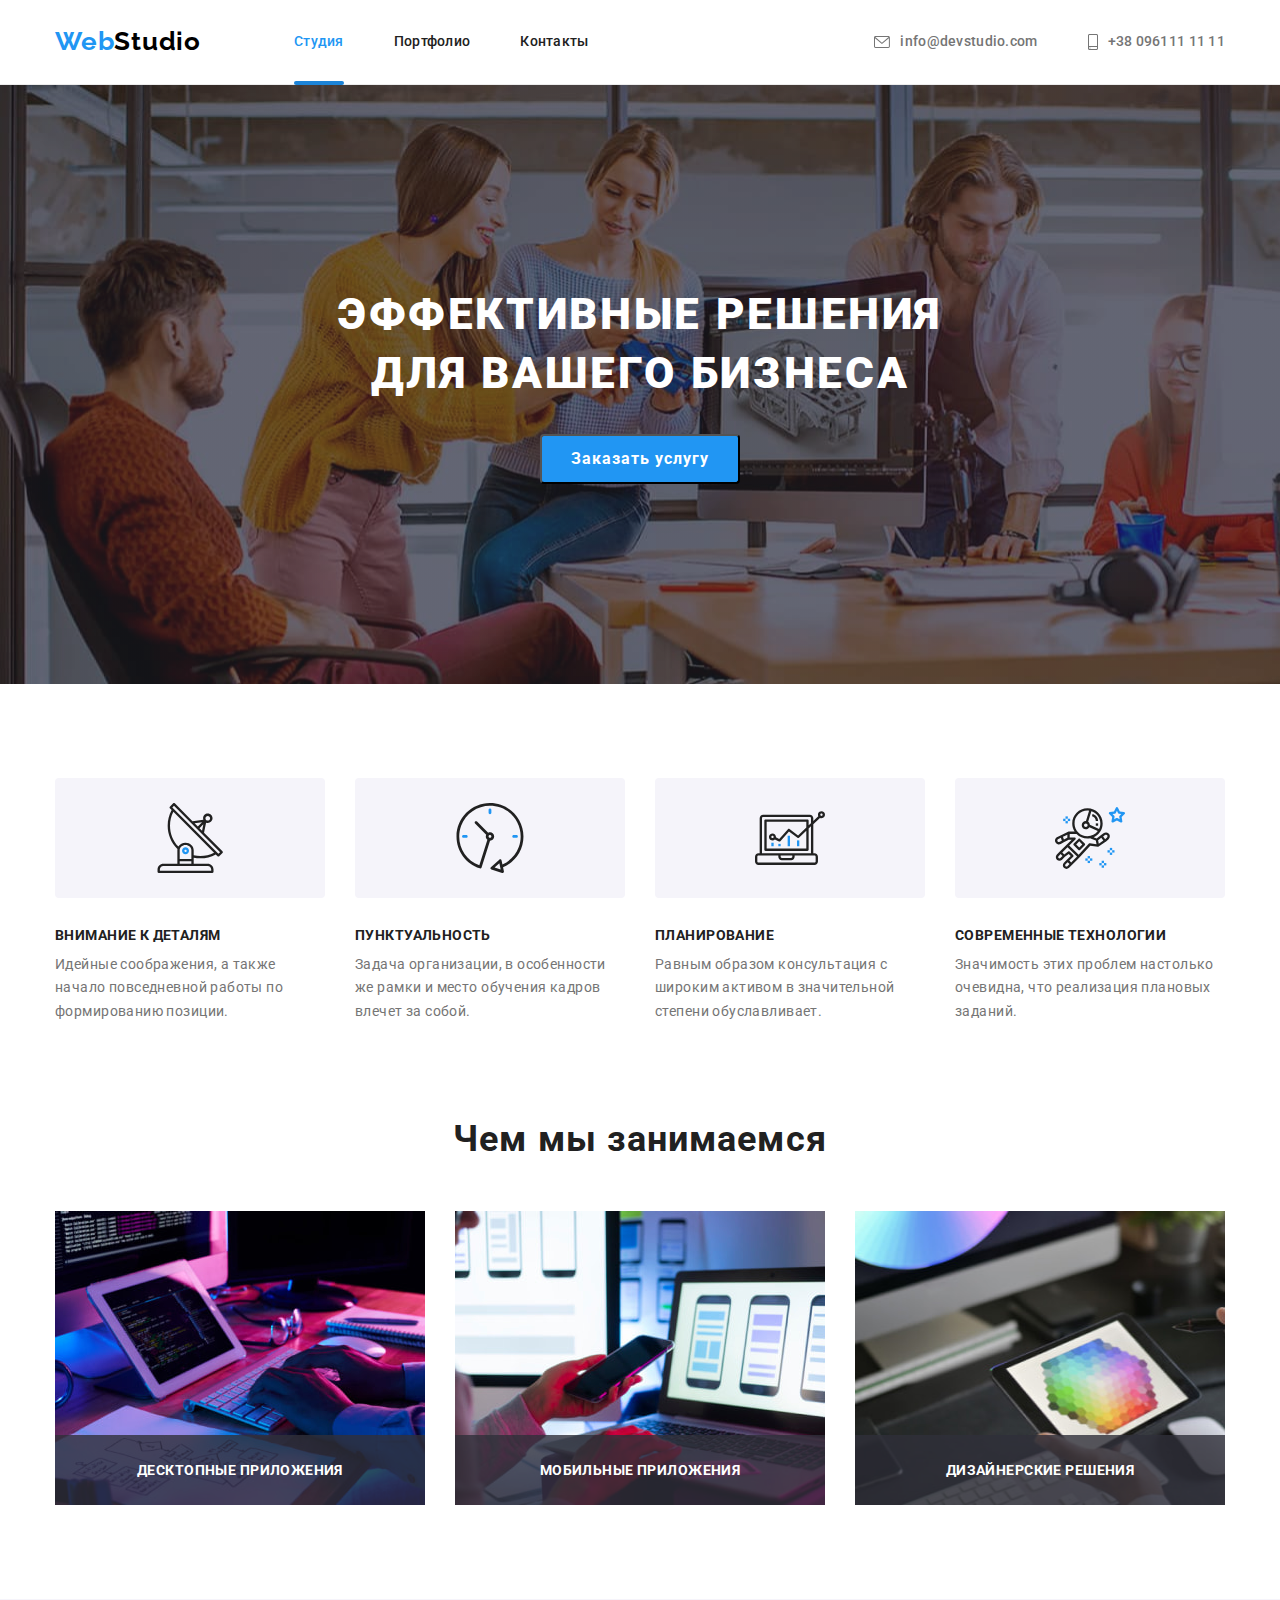
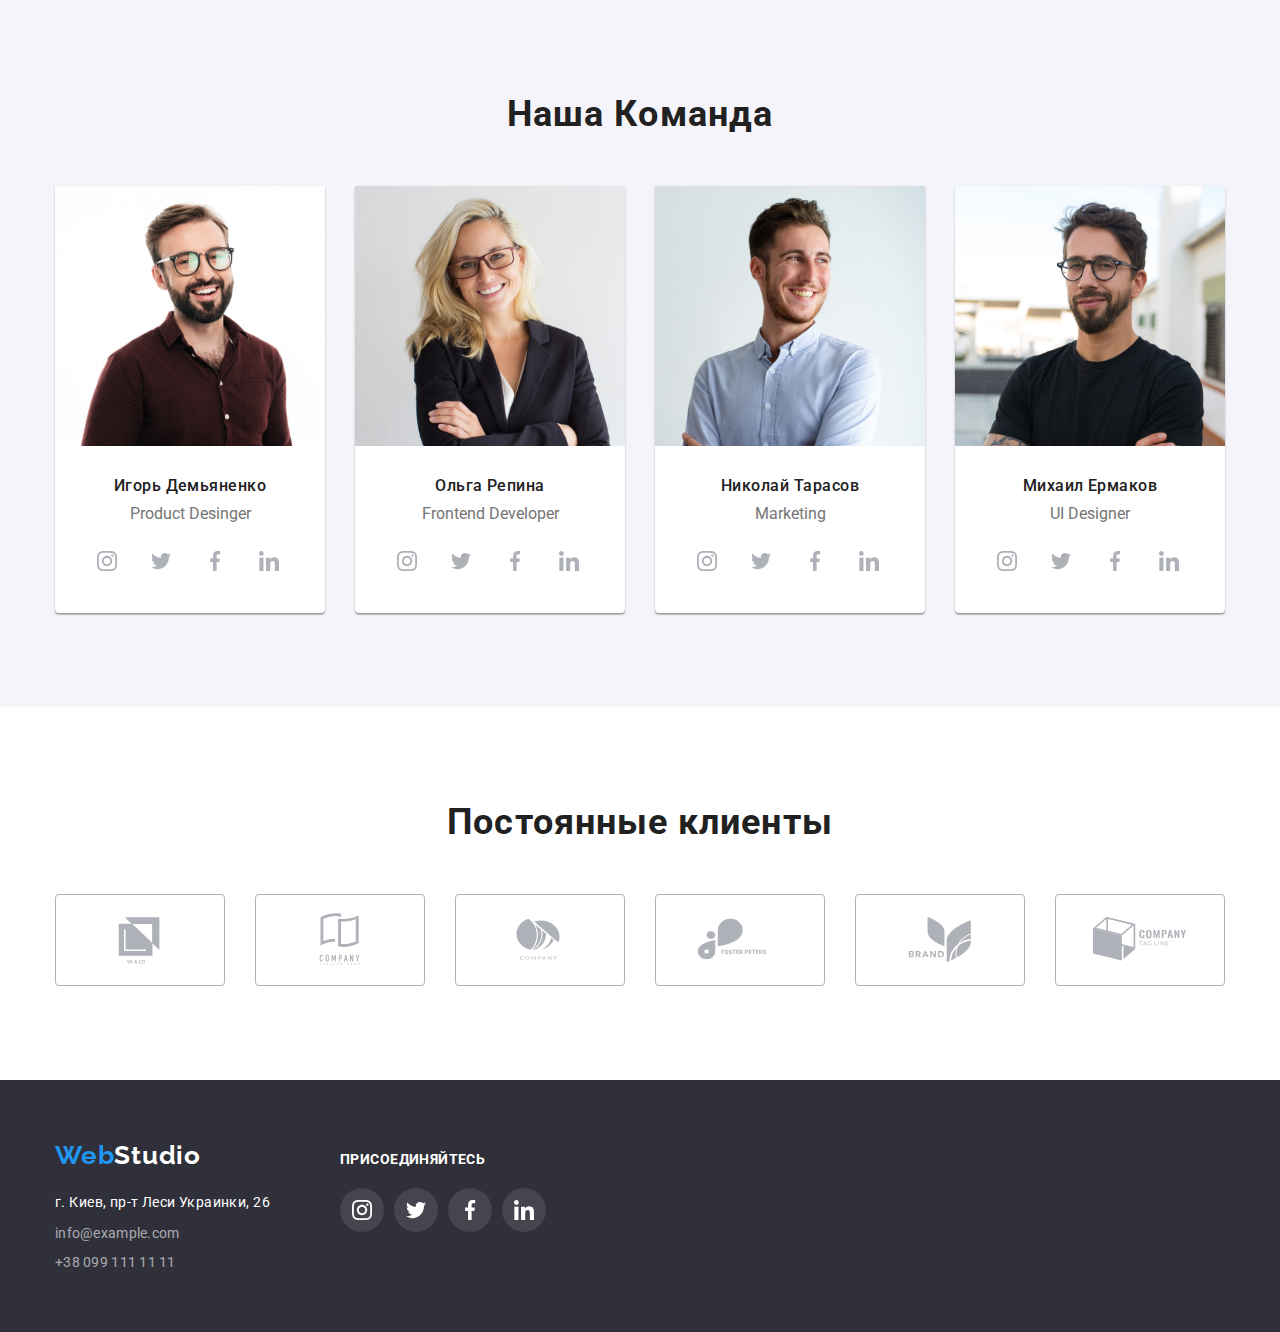
==== index.html @ df4a50d2 "Начал" ====
<!DOCTYPE html>
<html lang="en">
  <head>
    <meta charset="UTF-8" />
    <meta http-equiv="X-UA-Compatible" content="IE=edge" />
    <meta name="viewport" content="width=device-width, initial-scale=1.0" />
    <title>Студия</title>

    <!-- Стили шрифта -->
    <link
      rel="stylesheet"
      href="https://cdnjs.cloudflare.com/ajax/libs/modern-normalize/1.1.0/modern-normalize.min.css"
    />
    <link rel="preconnect" href="https://fonts.googleapis.com" />
    <link rel="preconnect" href="https://fonts.gstatic.com" crossorigin />
    <link
      href="https://fonts.googleapis.com/css2?family=Raleway:wght@700&family=Roboto:wght@400;500;700;900&display=swap"
      rel="stylesheet"
    />
    <link rel="stylesheet" href="./css/styles.css" />
    <!-- Стили шрифта -->
  </head>
  <body>
    <header class="header">
      <div class="header-box container">
        <a class="website" href="./index.html"
          >Web<span class="web1">Studio</span></a
        >
        <nav class="site-nav">
          <ul class="header-list">
            <li class="header-item">
              <a class="link current" href="./index.html">Студия</a>
            </li>
            <li class="header-item">
              <a class="link" href="./portfolio.html">Портфолио</a>
            </li>
            <li class="header-item">
              <a class="link" href="Контакты">Контакты</a>
            </li>
          </ul>
        </nav>
        <ul class="header-wrapper">
          <li class="header-row">
            <a class="contact-info" href="mailto:info@devstudio.com">
              <svg class="contact-icon" width="16px" height="12px">
                <use href="./images/icons.svg#icon-envelope"></use></svg
              >info@devstudio.com</a
            >
          </li>
          <li class="corection">
            <a class="contact-info" href="tel:+380961111111">
              <svg class="contact-icon" width="10px" height="16px">
                <use href="./images/icons.svg#icon-smartphone"></use>
              </svg>
              +38 096111 11 11</a
            >
          </li>
        </ul>
      </div>
    </header>
    <main>
      <section class="title main-image">
        <h1 class="caption">Эффективные решения для вашего бизнеса</h1>
        <button type="button" class="btn" data-modal-open>
          Заказать услугу
        </button>
      </section>

      <section class="main">
        <div class="container">
          <ul class="main-text">
            <li class="main-content">
              <div class="main-background">
                <svg class="main-pictures">
                  <use href="./images/icons.svg#icon-group"></use>
                </svg>
              </div>
              <h3 class="item">Внимание к деталям</h3>
              <p class="all-txt">
                Идейные соображения, а также начало повседневной работы по
                формированию позиции.
              </p>
            </li>
            <li class="main-content">
              <a class="main-background">
                <svg class="main-pictures">
                  <use href="./images/icons.svg#icon-clock"></use>
                </svg>
              </a>
              <h3 class="item">Пунктуальность</h3>
              <p class="all-txt">
                Задача организации, в особенности же рамки и место обучения
                кадров влечет за собой.
              </p>
            </li>
            <li class="main-content">
              <a class="main-background">
                <svg class="main-pictures">
                  <use href="./images/icons.svg#icon-diagram-1"></use>
                </svg>
              </a>
              <h3 class="item">Планирование</h3>
              <p class="all-txt">
                Равным образом консультация с широким активом в значительной
                степени обуславливает.
              </p>
            </li>
            <li class="main-content">
              <a class="main-background">
                <svg class="main-pictures">
                  <use href="./images/icons.svg#icon-astronaut-1"></use>
                </svg>
              </a>
              <h3 class="item">Современные технологии</h3>
              <p class="all-txt">
                Значимость этих проблем настолько очевидна, что реализация
                плановых заданий.
              </p>
            </li>
          </ul>
        </div>
      </section>
      <section class="section1">
        <div class="container">
          <h2 class="desc">Чем мы занимаемся</h2>
          <ul class="icon">
            <li class="page-skill">
              <div class="context-box">
                <img
                  class="images"
                  src="./images/box1.jpg "
                  width="370"
                  height="294"
                  alt="Пример1"
                />
                <div class="context-txt">
                  <h2 class="join">Десктопные приложения</h2>
                </div>
              </div>
            </li>
            <li class="page-skill">
              <div class="context-box">
                <img
                  src="./images/box2.jpg"
                  width="370"
                  height="294"
                  alt="пример2"
                />
                <div class="context-txt">
                  <h2 class="join">Мобильные приложения</h2>
                </div>
              </div>
            </li>
            <li class="page-skill">
              <div class="context-box">
                <img
                  src="./images/box3.jpg"
                  width="370"
                  height="294"
                  alt="пример3"
                />
                <div class="context-txt">
                  <h2 class="join">Дизайнерские решения</h2>
                </div>
              </div>
            </li>
          </ul>
        </div>
      </section>
      <section class="section soft-info">
        <div class="container">
          <h2 class="desc">Наша Команда</h2>
          <ul class="ul-fon">
            <li class="soft-skill">
              <img
                src="./images/img1.jpg"
                width="270"
                height="260"
                alt="Портфолио1"
              />
              <div class="foto-description">
                <h3 class="name">Игорь Демьяненко</h3>
                <p class="jobs">Product Desinger</p>
                <ul class="link-soc">
                  <li class="link-size">
                    <a href="" class="link-icons">
                      <svg class="link-social">
                        <use href="./images/icons.svg#icon-instagram"></use>
                      </svg>
                    </a>
                  </li>
                  <li class="link-size">
                    <a href="" class="link-icons">
                      <svg class="link-social">
                        <use href="./images/icons.svg#icon-twitter"></use>
                      </svg>
                    </a>
                  </li>
                  <li class="link-size">
                    <a href="" class="link-icons">
                      <svg class="link-social">
                        <use href="./images/icons.svg#icon-facebook"></use>
                      </svg>
                    </a>
                  </li>
                  <li class="link-size">
                    <a href="" class="link-icons">
                      <svg class="link-social">
                        <use href="./images/icons.svg#icon-linkedin"></use>
                      </svg>
                    </a>
                  </li>
                </ul>
              </div>
            </li>
            <li class="soft-skill">
              <img
                src="./images/img.jpg"
                width="270"
                height="260"
                alt="портфолио2"
              />
              <div class="foto-description">
                <h3 class="name">Ольга Репина</h3>
                <p class="jobs">Frontend Developer</p>
                <ul class="link-soc">
                  <li class="link-size">
                    <a href="" class="link-icons">
                      <svg class="link-social">
                        <use href="./images/icons.svg#icon-instagram"></use>
                      </svg>
                    </a>
                  </li>
                  <li class="link-size">
                    <a href="" class="link-icons">
                      <svg class="link-social">
                        <use href="./images/icons.svg#icon-twitter"></use>
                      </svg>
                    </a>
                  </li>
                  <li class="link-size">
                    <a href="" class="link-icons">
                      <svg class="link-social">
                        <use href="./images/icons.svg#icon-facebook"></use>
                      </svg>
                    </a>
                  </li>
                  <li class="link-size">
                    <a href="" class="link-icons">
                      <svg class="link-social">
                        <use href="./images/icons.svg#icon-linkedin"></use>
                      </svg>
                    </a>
                  </li>
                </ul>
              </div>
            </li>
            <li class="soft-skill">
              <img
                src="./images/img2.jpg"
                width="270"
                height="260"
                alt="Портфолио3"
              />
              <div class="foto-description">
                <h3 class="name">Николай Тарасов</h3>
                <p class="jobs">Marketing</p>
                <ul class="link-soc">
                  <li class="link-size">
                    <a href="" class="link-icons">
                      <svg class="link-social">
                        <use href="./images/icons.svg#icon-instagram"></use>
                      </svg>
                    </a>
                  </li>
                  <li class="link-size">
                    <a href="" class="link-icons">
                      <svg class="link-social">
                        <use href="./images/icons.svg#icon-twitter"></use>
                      </svg>
                    </a>
                  </li>
                  <li class="link-size">
                    <a href="" class="link-icons">
                      <svg class="link-social">
                        <use href="./images/icons.svg#icon-facebook"></use>
                      </svg>
                    </a>
                  </li>
                  <li class="link-size">
                    <a href="" class="link-icons">
                      <svg class="link-social">
                        <use href="./images/icons.svg#icon-linkedin"></use>
                      </svg>
                    </a>
                  </li>
                </ul>
              </div>
            </li>
            <li class="soft-skill">
              <img
                src="./images/img3.jpg"
                width="270"
                height="260"
                alt="портфолио4"
              />
              <div class="foto-description">
                <h3 class="name">Михаил Ермакoв</h3>
                <p class="jobs">UI Designer</p>
                <ul class="link-soc">
                  <li class="link-size">
                    <a href="" class="link-icons">
                      <svg class="link-social">
                        <use href="./images/icons.svg#icon-instagram"></use>
                      </svg>
                    </a>
                  </li>
                  <li class="link-size">
                    <a href="" class="link-icons">
                      <svg class="link-social">
                        <use href="./images/icons.svg#icon-twitter"></use>
                      </svg>
                    </a>
                  </li>
                  <li class="link-size">
                    <a href="" class="link-icons">
                      <svg class="link-social">
                        <use href="./images/icons.svg#icon-facebook"></use>
                      </svg>
                    </a>
                  </li>
                  <li class="link-size">
                    <a href="" class="link-icons">
                      <svg class="link-social">
                        <use href="./images/icons.svg#icon-linkedin"></use>
                      </svg>
                    </a>
                  </li>
                </ul>
              </div>
            </li>
          </ul>
        </div>
      </section>
      <section class="cliens">
        <div class="container">
          <h2 class="desc">Постоянные клиенты</h2>
          <ul class="company">
            <li class="company-size">
              <a class="company-format">
                <svg class="compamy-setting">
                  <use href="./images/icons.svg#icon-company1"></use></svg
              ></a>
            </li>
            <li class="company-size">
              <a class="company-format"
                ><svg class="compamy-setting">
                  <use href="./images/icons.svg#icon-company2"></use>
                </svg>
              </a>
            </li>
            <li class="company-size">
              <a class="company-format"
                ><svg class="compamy-setting">
                  <use href="./images/icons.svg#icon-company3"></use></svg
              ></a>
            </li>
            <li class="company-size">
              <a class="company-format"
                ><svg class="compamy-setting">
                  <use href="./images/icons.svg#icon-company4"></use></svg
              ></a>
            </li>
            <li class="company-size">
              <a class="company-format"
                ><svg class="compamy-setting">
                  <use href="./images/icons.svg#icon-company5"></use></svg
              ></a>
            </li>
            <li class="company-size">
              <a class="company-format">
                <svg class="compamy-setting">
                  <use href="./images/icons.svg#icon-company6"></use></svg
              ></a>
            </li>
          </ul>
        </div>
      </section>
    </main>
    <footer class="background">
      <div class="footer-container">
        <div class="footer">
          <a class="website" href="./index.html"
            >Web<span class="web">Studio</span></a
          >

          <address class="adress">
            <p class="location">г. Киев, пр-т Леси Украинки, 26</p>
            <ul class="adress-item">
              <li class="adress-txt">
                <a class="contact-down-info" href="mailto:info@example.com">
                  info@example.com</a
                >
              </li>
              <li class="adress-txt">
                <a class="contact-down-info" href="tel:+380991111111">
                  +38 099 111 11 11</a
                >
              </li>
            </ul>
          </address>
        </div>
        <div class="footer-join">
          <h2 class="join">Присоединяйтесь</h2>
          <ul class="footer-links">
            <li class="footer-box">
              <a href="" class="footer-join-link">
                <svg class="link-join-logo">
                  <use href="./images/icons.svg#icon-instagram"></use></svg
              ></a>
            </li>
            <li class="footer-box">
              <a href="" class="footer-join-link">
                <svg class="link-join-logo">
                  <use href="./images/icons.svg#icon-twitter"></use></svg
              ></a>
            </li>
            <li class="footer-box">
              <a href="" class="footer-join-link">
                <svg class="link-join-logo">
                  <use href="./images/icons.svg#icon-facebook"></use></svg
              ></a>
            </li>
            <li class="footer-box">
              <a href="" class="footer-join-link">
                <svg class="link-join-logo">
                  <use href="./images/icons.svg#icon-linkedin"></use></svg
              ></a>
            </li>
          </ul>
        </div>
      </div>
    </footer>

    <div class="backdrop is-hidden" data-modal>
      <div class="modal">
        <button data-modal-close type="button" class="exit-btn"></button>
      </div>
    </div>
    <script src="modal.js"></script>
  </body>
  <!--  -->
</html>
---- css/styles.css ----
/* font-family: 'Raleway', sans-serif;
font-family: 'Roboto', sans-serif;
/* #212121 
   #757575   */
:root {
  --font-style: 'Roboto', sans-serif;
  --second-style: 'Raleway', sans-serif;
  --second-font-weight: 700;
  --font-weight: 400;
  --main-color: #757575;
  --second-color: #212121;
  --color-blue: #2196f3;
  --color-white: #ffffff;
  --transition-timing-func: cubic-bezier(0.4, 0, 0.2, 1);
  --shadow-item: 0px 1px 1px rgba(0, 0, 0, 0.12),
    0px 4px 4px rgba(0, 0, 0, 0.06), 1px 4px 6px rgba(0, 0, 0, 0.16);
}
body {
  font-family: var(--font-style);
  font-weight: var(--font-weight);
  color: var(--main-color);
}
h1,
h2,
h3,
h4,
p,
ul,
body {
  margin: 0px;
  padding: 0px;
}
img {
  display: block;
}
ul {
  list-style-type: none;
}
a {
  text-decoration: none;
}
.main-image {
  background-image: linear-gradient(
      to right,
      rgba(47, 48, 58, 0.4),
      rgba(47, 48, 58, 0.4)
    ),
    url(../images/background.jpg);
  background-color: var(--main-color);
}
.title {
  max-width: 1600px;
  padding-top: 200px;
  padding-bottom: 200px;
  margin-left: auto;
  margin-right: auto;
}

.caption {
  font-weight: 900;
  font-size: 44px;
  line-height: 1.36;
  text-align: center;
  letter-spacing: 0.06em;
  text-transform: uppercase;
  color: var(--color-white);

  max-width: 696px;

  margin: auto;
}
.all-txt {
  font-weight: var(--font-weight);
  font-size: 14px;
  line-height: 1.7;
  /* or 171% */

  letter-spacing: 0.03em;

  color: var(--main-color);
}
.item {
  text-transform: uppercase;
  font-weight: var(--second-font-weight);
  font-size: 14px;
  line-height: 1.1;
  letter-spacing: 0.03em;
  margin-bottom: 9px;
  color: var(--second-color);
}
.desc {
  font-weight: var(--second-font-weight);
  font-size: 36px;
  line-height: 1.2;
  text-align: center;
  letter-spacing: 0.03em;

  margin-bottom: 50px;
  color: var(--second-color);
}
.ul-fon {
  background: #f5f4fa;
  display: flex;
}
.soft-info {
  background: #f5f4fa;
  padding-top: 94px;
  padding-bottom: 94px;
}

.name {
  font-weight: 500;
  font-size: 16px;
  line-height: 1.2;
  text-align: center;
  letter-spacing: 0.03em;
  margin-bottom: 9px;
  color: var(--second-color);
}
.jobs {
  text-align: center;
}
.btn {
  font-weight: 700;
  font-size: 16px;
  line-height: 1.6;
  text-align: center;
  display: block;

  letter-spacing: 0.06em;
  background: var(--color-blue);
  color: var(--color-white);
  border-radius: 4px;
  margin-left: auto;
  margin-right: auto;
  margin-top: 30px;
  width: 200px;
  height: 50px;
  transition: background-color 250ms var(--transition-timing-func),
    box-shadow 250ms var(--transition-timing-func);

  cursor: pointer;
}
.btn:hover {
  background: #1c84d8;
}
.btn:focus {
  background: #1c84d8;
}
.services {
  width: 1200px;
  padding-left: 15px;
  padding-right: 15px;
  margin-right: auto;
  margin-left: auto;
  box-sizing: border-box;
}
.services-txt:hover {
  background: var(--color-blue);
  color: var(--color-white);
  box-shadow: 0px 3px 1px rgba(0, 0, 0, 0.1), 0px 1px 2px rgba(0, 0, 0, 0.08),
    0px 2px 2px rgba(0, 0, 0, 0.12);
  border-color: var(--color-blue);
}
.services-txt:focus {
  color: var(--color-white);
  background: var(--color-blue);
  box-shadow: 0px 3px 1px rgba(0, 0, 0, 0.1), 0px 1px 2px rgba(0, 0, 0, 0.08),
    0px 2px 2px rgba(0, 0, 0, 0.12);
  border-color: var(--color-blue);
}
.services-txt {
  background-color: #f5f4fa;
  font-family: var(--font-style);
  font-weight: 500;
  font-size: 16px;
  line-height: 1.6;
  text-align: center;
  letter-spacing: 0.03em;
  border-radius: 4px;
  cursor: pointer;
  padding: 6px 22px;
  border: 1px solid #eeeeee;
  transition: background-color 250ms var(--transition-timing-func),
    box-shadow 250ms var(--transition-timing-func),
    color 250ms var(--transition-timing-func),
    border 250ms var(--transition-timing-func);
}
.services-txt.current {
  background-color: var(--color-blue);
  color: var(--color-white);
}

.txt-info {
  background: #ffffff;

  box-sizing: border-box;
  display: flex;
  flex-wrap: wrap;

  margin-left: -30px;
  margin-top: -30px;
  flex-basis: calc(100% / 3 - 30px);
}

.info {
  font-weight: var(--second-font-weight);
  font-size: 18px;
  line-height: 2;
  margin-bottom: 4px;
  color: var(--second-color);
}

.txt-sentence {
  font-weight: var(--font-weight);
  font-size: 16px;
  line-height: 1.9;

  letter-spacing: 0.03em;

  color: var(--main-color);
}
a {
  text-decoration: none;
}
.link {
  position: relative;
  text-decoration: none;
  font-weight: 500;
  font-size: 14px;
  line-height: 1.1;
  letter-spacing: 0.02em;

  color: var(--second-color);
  display: block;
  padding-top: 32px;
  padding-bottom: 32px;

  transition: color 250ms cubic-bezier(0.4, 0, 0.2, 1);
}

.link:focus {
  color: #2196f3;
}
.link:hover {
  color: var(--color-blue);
}
link:active {
  color: #2196f3;
}
.link.current::before {
  position: absolute;
  bottom: -4%;
  content: '';

  display: inline-block;
  background-color: #1c84d8;
  color: var(--color-blue);
  border-radius: 2px;
  width: 100%;
  height: 4px;
}
.link.current {
  color: var(--color-blue);
}
.contact-info {
  display: inline-flex;
  font-weight: 500;
  font-size: 14px;
  line-height: 1.4;
  letter-spacing: 0.02em;
  color: var(--main-color);
  padding-top: 32px;
  padding-bottom: 32px;
  align-items: center;
  transition: color 250ms cubic-bezier(0.4, 0, 0.2, 1);
}
.corection {
  margin-left: 50px;
}

.contact-info:hover,
.contact-info:active {
  color: var(--color-blue);
}
.owerlay-txt {
  position: absolute;
  top: 0;
  left: 0;
  display: flex;
  width: 100%;
  height: 100%;
  align-items: center;
  justify-content: center;
  font-family: var(--font-style);
  font-weight: var(--font-weight);
  font-size: 18px;
  line-height: 1.55;
  letter-spacing: 0.03em;
  padding: 63px 24px;
  color: var(--color-white);
  background-color: rgba(33, 150, 243, 0.9);
  transform: translateY(100%);
  transition: transform 250ms var(--transition-timing-func);
}
.owerlay-thumb {
  position: relative;
  overflow: hidden;
}
.portfolion-cart:hover .owerlay-txt {
  transform: translateY(0%);
}
.location {
  font-family: var(--font-style);
  font-weight: var(--font-weight);
  font-size: 14px;
  line-height: 1.7;
  letter-spacing: 0.03em;
  margin-bottom: 9px;
  color: var(--color-white);
}
.background {
  background: #2f303a;
  padding-top: 60px;
  padding-bottom: 60px;
}

.adress {
  font-style: normal;
  margin-top: 20px;
}
.adress-item {
  margin-bottom: 9px;
}
.adress-item:last-child {
  margin-bottom: 0px;
}
.adress-txt {
  margin-bottom: 9px;
}
.adress-txt:last-child {
  margin-bottom: 0px;
}
.website {
  font-family: var(--second-style);

  font-weight: 700;
  font-size: 26px;
  line-height: 1.2;

  letter-spacing: 0.03em;

  color: var(--color-blue);
}
.web {
  font-family: var(--second-style);
  text-decoration: none;
  font-weight: 700;
  font-size: 26px;
  line-height: 0.8;

  letter-spacing: 0.03em;

  color: var(--color-white);
}
.web1 {
  font-family: var(--second-style);
  text-decoration: none;
  font-weight: 700;
  font-size: 26px;
  line-height: 1.2;

  letter-spacing: 0.03em;

  color: #000000;
}
.contact-down-info {
  font-weight: 400;
  font-size: 14px;
  line-height: 1.4;
  letter-spacing: 0.02em;

  color: rgba(255, 255, 255, 0.6);
  transition: color 250ms cubic-bezier(0.4, 0, 0.2, 1);
}

.contact-down-info:hover {
  color: var(--color-blue);
}
.contact-down-info:active {
  color: var(--color-blue);
}

/* End */
/* Визуализация */
.container {
  width: 1200px;
  padding-left: 15px;
  padding-right: 15px;
  margin-right: auto;
  margin-left: auto;
}
.header {
  border-bottom: 1px solid #ececec;
}

.header-container {
  padding-left: 15px;
  padding-right: 15px;
  margin-right: auto;
  margin-left: auto;
}
.header-box {
  align-items: center;

  display: flex;
}
.site-nav {
  margin-left: 93px;
}
.header-wrapper {
  display: flex;
  align-items: center;
  margin-left: auto;
}
.header-row {
  margin-left: auto;
}
.contact-icon {
  margin-right: 10px;
  cursor: pointer;
  fill: currentColor;
}

.header-list {
  display: flex;
  align-items: center;
}

.header-link {
  display: flex;
  align-items: center;
}
.header-item {
  position: relative;
  margin-right: 50px;
}
.header-item:last-child {
  margin-right: 0px;
}
.main {
  padding-top: 94px;
  padding-bottom: 94px;
}
.main-text {
  display: flex;
}
.main-background {
  align-items: center;
  justify-content: center;
  width: 270px;
  height: 120px;
  display: flex;
  background: #f5f4fa;
  border-radius: 4px;
  margin-bottom: 30px;
}
.main-pictures {
  width: 70px;
  height: 70px;
}

.main-content {
  width: 270px;
  margin-right: 30px;
}
.main-content:last-child {
  margin-right: 0px;
}

.icon {
  display: flex;
}

.soft-skill:not(:last-child) {
  margin-right: 30px;
}
.soft-skill {
  background: #ffffff;

  box-shadow: 0px 1px 3px rgba(0, 0, 0, 0.12), 0px 1px 1px rgba(0, 0, 0, 0.14),
    0px 2px 1px rgba(0, 0, 0, 0.2);
  border-radius: 0px 0px 4px 4px;
}
.page-skill {
  flex-basis: calc(100% / 3 - 30px);
}
.context-box {
  position: relative;
}
.context-txt {
  position: absolute;
  left: 0;
  bottom: 0;
  width: 370px;
  height: 70px;
  background: rgba(47, 48, 58, 0.8);
  display: flex;
  justify-content: center;
  align-items: center;
}
.page-skill:not(:first-child) {
  margin-left: 30px;
}

.footer-join {
  margin-left: 70px;
}
.footer-links {
  display: flex;
  margin-top: 20px;
}
.link-join-logo {
  width: 20px;
  height: 20px;
  display: block;
  fill: var(--color-white);
}
.footer-join-link {
  display: flex;
  justify-content: center;
  align-items: center;
  width: 44px;
  height: 44px;
  background: rgba(255, 255, 255, 0.1);
  border-radius: 50%;
  cursor: pointer;
  transition: background-color 250ms var(--transition-timing-func);
}

.footer-box {
  margin-right: 10px;
}
.footer-box:nth-child(4) {
  margin-right: 0px;
}
.footer-join-link:hover {
  background-color: var(--color-blue);
}
.footer-join-link:active {
  background-color: var(--color-blue);
}
.join {
  font-family: var(--font-style);

  font-weight: var(--second-font-weight);
  font-size: 14px;
  line-height: 1.1;
  letter-spacing: 0.03em;
  text-transform: uppercase;

  color: var(--color-white);
}
.footer-container {
  width: 1200px;
  padding-left: 15px;
  padding-right: 15px;
  margin-right: auto;
  margin-left: auto;
  display: flex;
  align-items: baseline;
}
/* Стилизация портфолио */

.portfolio-button {
  display: flex;
  justify-content: center;

  margin-bottom: 50px;
}

.main-container {
  padding-top: 94px;
  padding-bottom: 94px;
}
.prtf-marg {
  background: #f5f4fa;
  border-radius: 4px;
  margin-right: 8px;
  cursor: pointer;
}

.prtf-marg:not(:last-child) {
  margin-right: 8px;
}
.porfolion-item {
  margin-left: 30px;
  margin-top: 30px;
  flex-basis: calc((100% - 90px) / 3);
  transition: box-shadow 250ms var(--transition-timing-func);
}

.portfolion-cart {
  display: block;
  transition: box-shadow 250ms var(--transition-timing-func);
}
.porfolion-item:hover,
.porfolion-item:focus {
  box-shadow: var(--shadow-item);
}

.link-social {
  width: 20px;
  height: 20px;

  cursor: pointer;
}

.link-soc {
  display: flex;

  margin-top: 16px;
  width: 206px;
  height: 44px;
}
.link-icons {
  display: flex;
  align-items: center;
  justify-content: center;
  width: 44px;
  height: 44px;
  border-radius: 50%;
  fill: #afb1b8;
  transition: background-color 250ms var(--transition-timing-func),
    fill 250ms var(--transition-timing-func);
}

.link-icons:focus,
.link-icons:hover {
  background-color: var(--color-blue);
  fill: var(--color-white);
}

.link-size {
  width: 44px;
  height: 44px;
  margin-right: 10px;
  border-radius: 50% 50%;
  cursor: pointer;
}
.link-size:last-child {
  margin-right: 0;
}
.item-description {
  border-left: 1px solid #eeeeee;
  border-bottom: 1px solid #eeeeee;
  border-right: 1px solid #eeeeee;
  padding-top: 20px;
  padding-right: 24px;
  padding-bottom: 20px;
  padding-left: 24px;
}

.foto-description {
  padding: 30px;

  border-radius: 0px 0px 4px 4px;
}
.section1 {
  padding-bottom: 94px;
}
.cliens {
  padding-top: 94px;

  padding-bottom: 94px;
}
.company {
  display: flex;
}
.company-size {
  width: 170px;
  height: 92px;
  margin-right: 30px;
  border: 1px solid #afb1b8;
  box-sizing: border-box;
  border-radius: 4px;
  fill: #afb1b8;
  cursor: pointer;
  display: flex;
  justify-content: center;
  align-items: center;
  transition: border-color 250ms var(--transition-timing-func);
}
.company-size:last-child {
  margin-right: 0px;
}

.compamy-setting {
  width: 106px;
  height: 60px;
  color: currentColor;
  transition: fill 250ms var(--transition-timing-func);
}

.company-format {
  display: flex;
  width: 100%;
  height: 100%;
  justify-content: center;
  align-items: center;
  color: currentColor;
  cursor: pointer;
  transition: border-color 250ms var(--transition-timing-func);
}

.company-size:focus {
  fill: var(--color-blue);
  border-color: var(--color-blue);
}
.company-format:focus {
  fill: var(--color-blue);
  border-color: var(--color-blue);
}
.company-format:hover {
  fill: var(--color-blue);
  border-color: var(--color-blue);
}
.company-size:hover {
  border-color: var(--color-blue);
}
/* <---бэк дроп--> */
.backdrop {
  position: fixed;
  top: 0;
  left: 0;
  width: 100%;
  height: 100%;
  background-color: rgba(0, 0, 0, 0.2);
  transition: opacity 250ms var(--transition-timing-func),
    visibility 250ms var(--transition-timing-func);
}
.backdrop.is-hidden {
  visibility: hidden;
  opacity: 0;
  pointer-events: none;
}
.modal {
  position: absolute;
  top: 50%;
  left: 50%;
  transform: translate(-50%, -50%);
  width: 528px;
  height: 581px;
  background: #ffffff;
  box-shadow: 0px 1px 3px rgba(0, 0, 0, 0.12), 0px 1px 1px rgba(0, 0, 0, 0.14),
    0px 2px 1px rgba(0, 0, 0, 0.2);
  border-radius: 4px;
}
.exit-btn {
  position: absolute;
  top: 8px;
  right: 8px;
  width: 30px;
  height: 30px;
  background: #ffffff;
  border: 1px solid rgba(0, 0, 0, 0.1);
  box-sizing: border-box;
  border-radius: 50%;
  cursor: pointer;
  background-image: url(../images/close-black.svg);
  background-repeat: no-repeat;
  background-position: center;
}
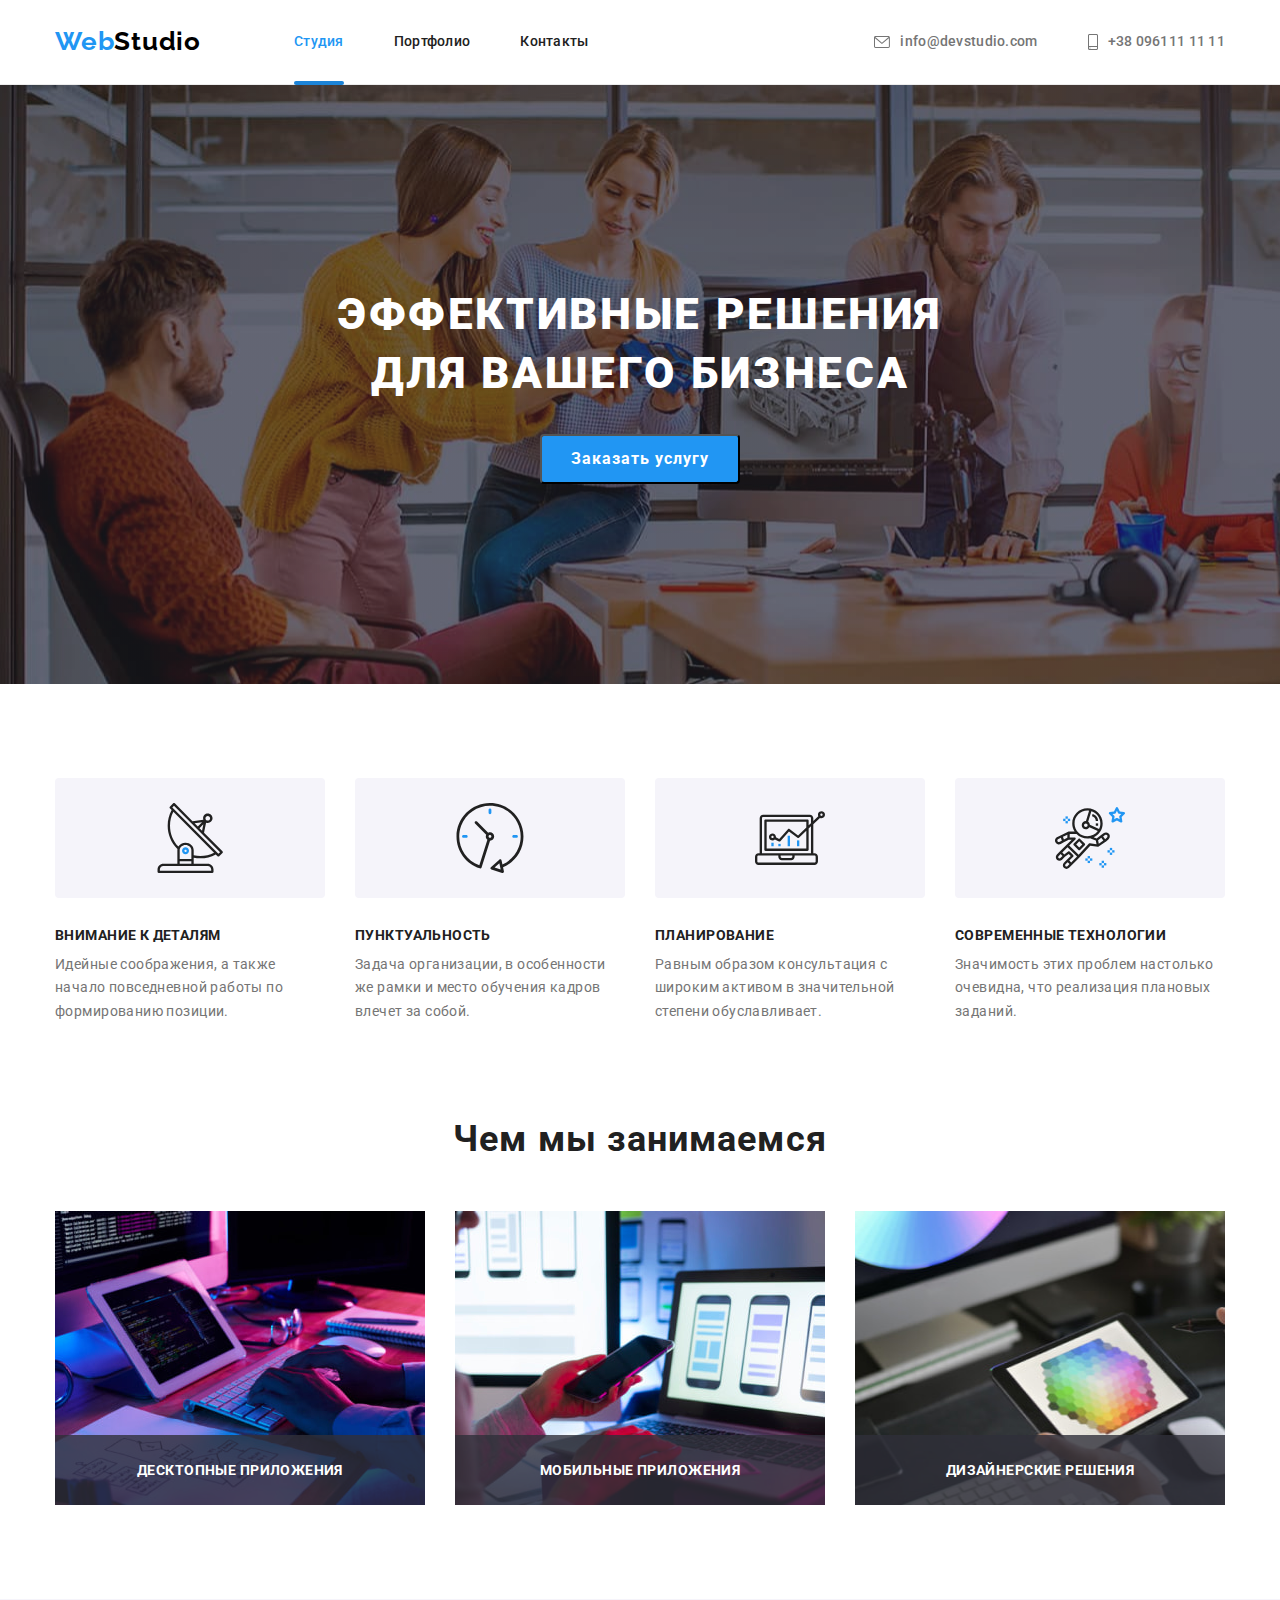
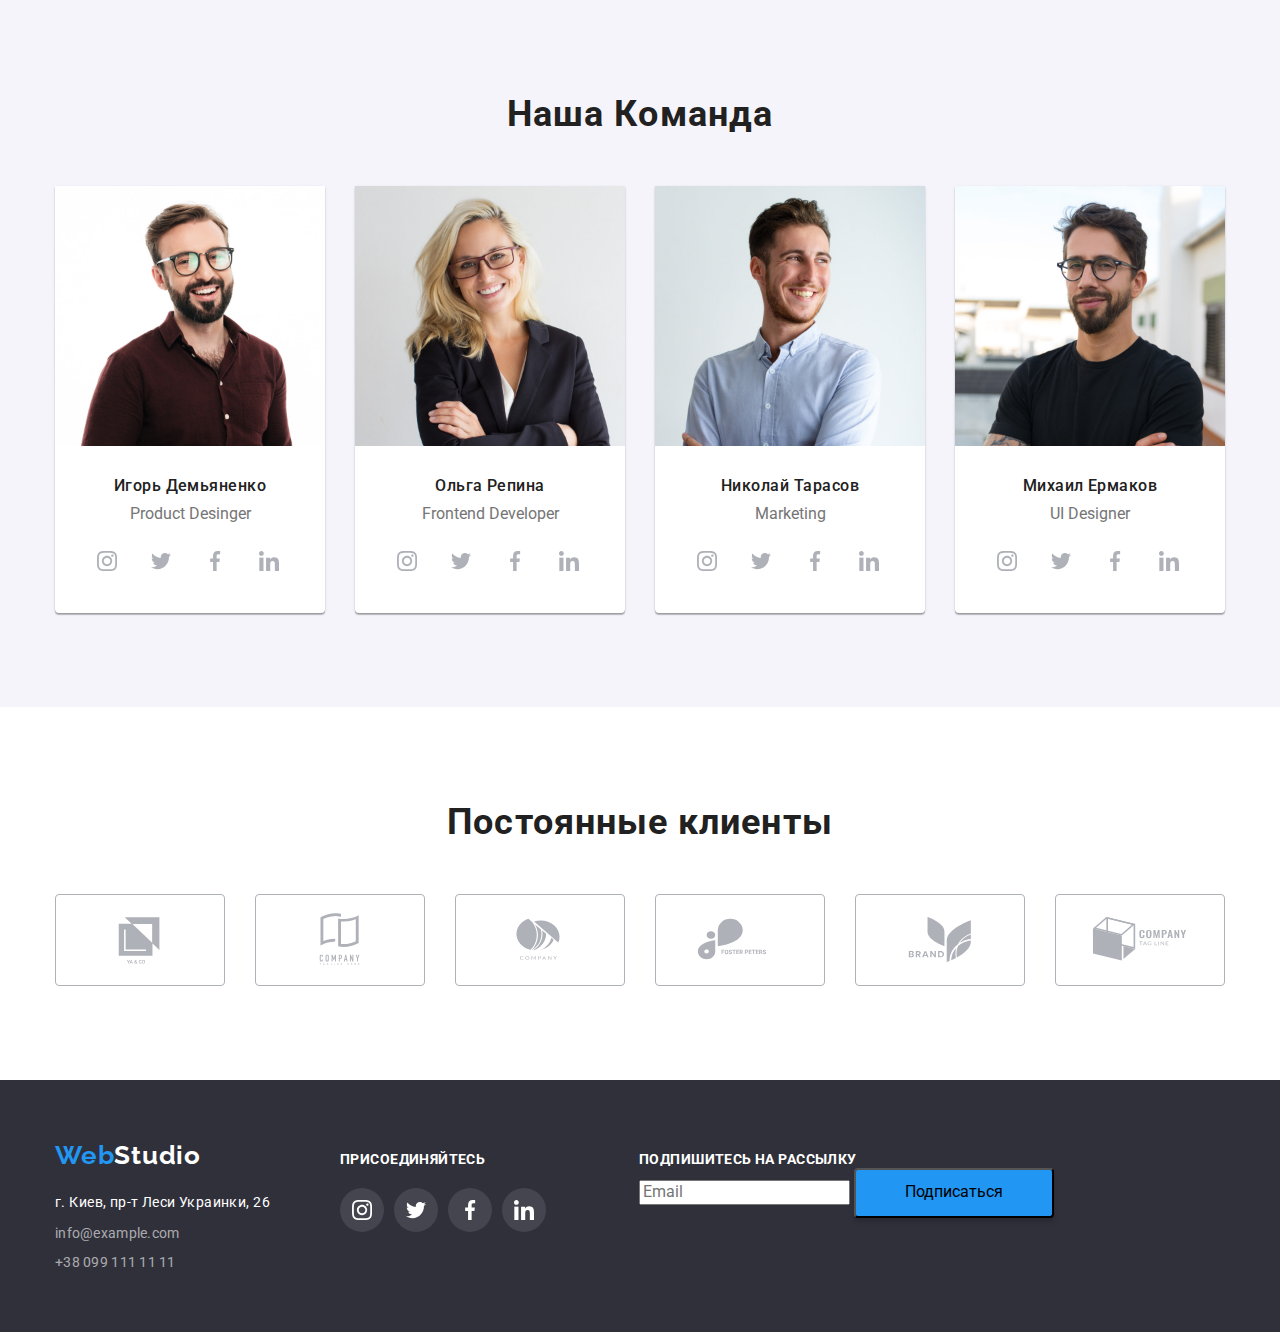
==== commit 4d0be595: "." ====
--- a/index.html
+++ b/index.html
@@ -439,6 +439,15 @@
             </li>
           </ul>
         </div>
+        <div>
+          <form class="form">
+            <h2 class="join">Подпишитесь на рассылку</h2>
+            <label>
+              <input type="text" name="email" placeholder="Email" />
+            </label>
+            <button type="submit" class="mail-btn">Подписаться</button>
+          </form>
+        </div>
       </div>
     </footer>
 
--- a/css/styles.css
+++ b/css/styles.css
@@ -728,6 +728,19 @@
 .company-size:hover {
   border-color: var(--color-blue);
 }
+/* рассылка в футере */
+.mail-btn {
+  width: 200px;
+  height: 50px;
+  background: #2196f3;
+  box-shadow: 0px 4px 4px rgba(0, 0, 0, 0.15);
+  border-radius: 4px;
+}
+.form {
+  margin-left: 93px;
+  width: 570px;
+  height: 86px;
+}
 /* <---бэк дроп--> */
 .backdrop {
   position: fixed;
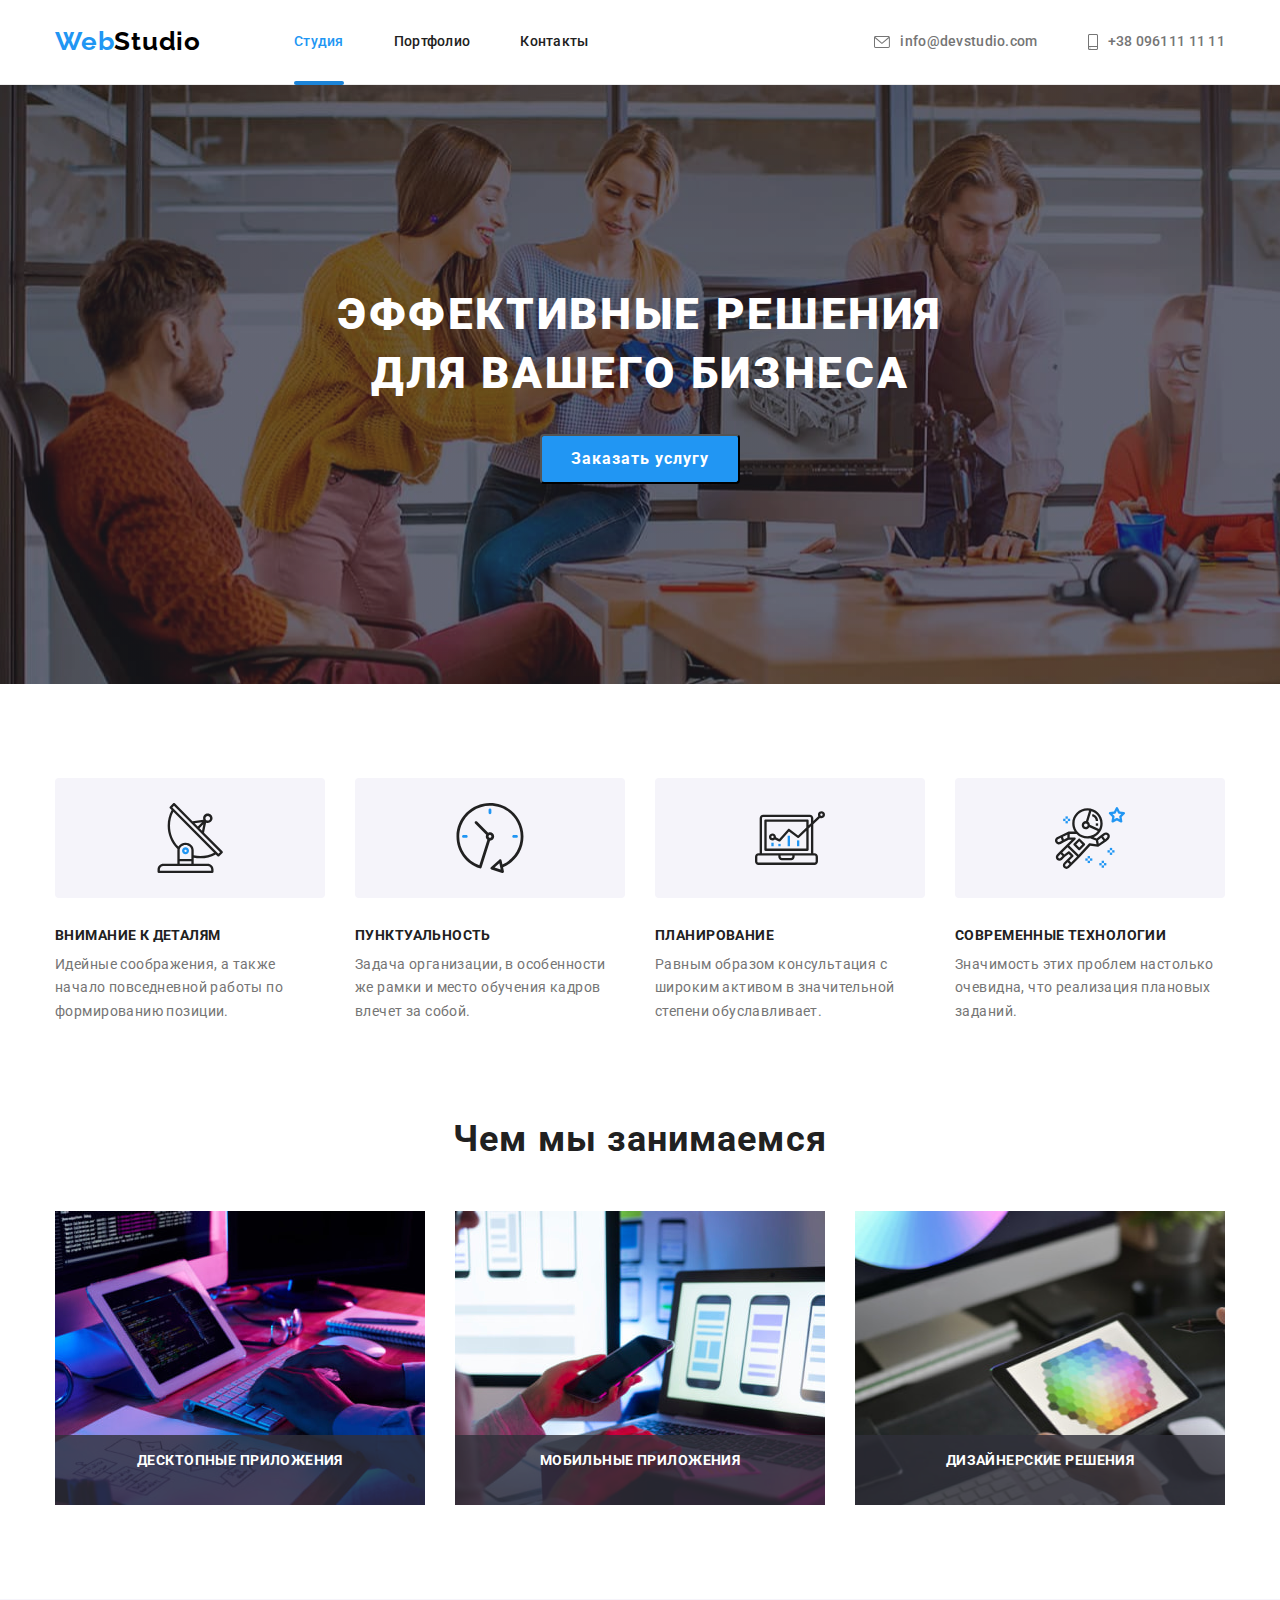
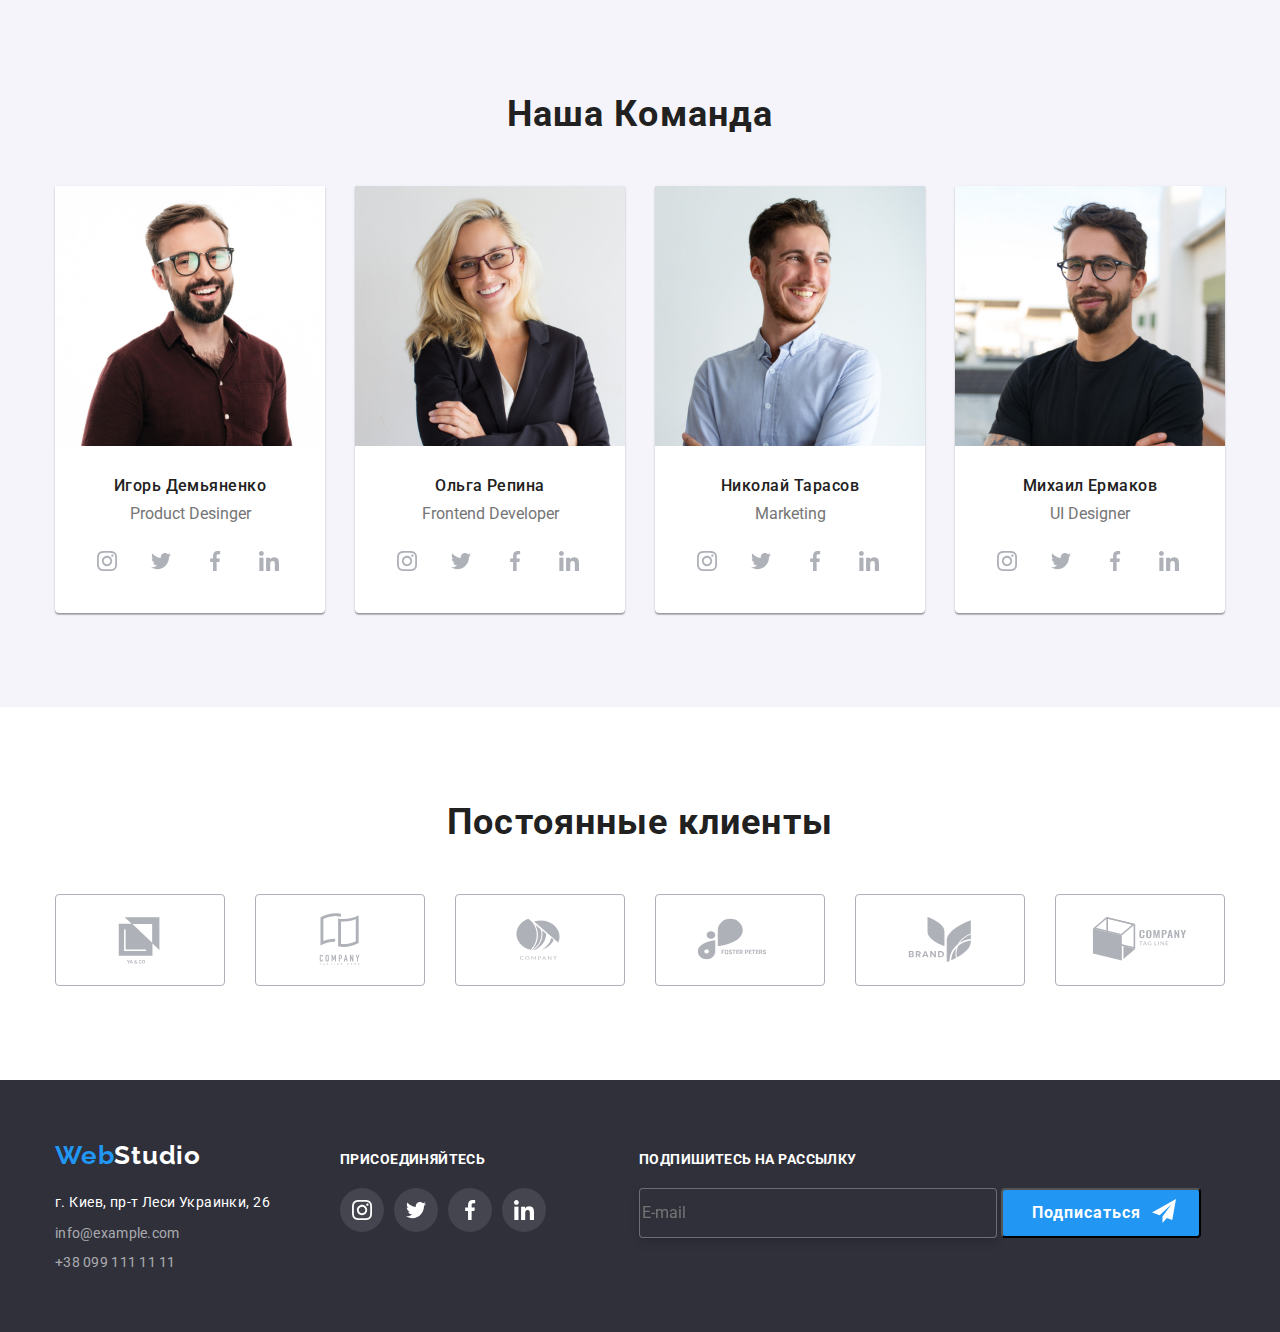
==== commit 184f5f94: "." ====
--- a/index.html
+++ b/index.html
@@ -440,12 +440,23 @@
           </ul>
         </div>
         <div>
-          <form class="form">
+          <form class="list-mail">
             <h2 class="join">Подпишитесь на рассылку</h2>
             <label>
-              <input type="text" name="email" placeholder="Email" />
+              <input
+                type="text"
+                class="input"
+                name="email"
+                placeholder="E-mail"
+              />
             </label>
-            <button type="submit" class="mail-btn">Подписаться</button>
+            <button type="submit" class="mail-btn">
+              <span class="subscribe">Подписаться</span>
+            </button>
+            <a class="icon-link"
+              ><svg class="icon-send">
+                <use href="./images/icons.svg#icon-send"></use></svg
+            ></a>
           </form>
         </div>
       </div>
@@ -454,6 +465,21 @@
     <div class="backdrop is-hidden" data-modal>
       <div class="modal">
         <button data-modal-close type="button" class="exit-btn"></button>
+        <form class="form">
+          <label class="form-field">
+            <span class="form-label">Имя</span>
+            <input type="text" class="form-input" name="name" placeholder=" " />
+          </label>
+          <label>
+            <span class="form-label">Email</span>
+            <input
+              type="email"
+              class="form-input"
+              name="mail"
+              placeholder=" "
+            />
+          </label>
+        </form>
       </div>
     </div>
     <script src="modal.js"></script>
--- a/css/styles.css
+++ b/css/styles.css
@@ -558,7 +558,7 @@
   line-height: 1.1;
   letter-spacing: 0.03em;
   text-transform: uppercase;
-
+  margin-bottom: 20px;
   color: var(--color-white);
 }
 .footer-container {
@@ -730,16 +730,54 @@
 }
 /* рассылка в футере */
 .mail-btn {
+  position: relative;
+
+  font-weight: 700;
+  font-size: 16px;
+  line-height: 1.6;
+
+  letter-spacing: 0.06em;
+  background: var(--color-blue);
+  color: var(--color-white);
+  border-radius: 4px;
+
   width: 200px;
   height: 50px;
-  background: #2196f3;
-  box-shadow: 0px 4px 4px rgba(0, 0, 0, 0.15);
-  border-radius: 4px;
-}
-.form {
+  transition: background-color 250ms var(--transition-timing-func),
+    box-shadow 250ms var(--transition-timing-func);
+
+  cursor: pointer;
+}
+.subscribe {
+  margin-right: 29px;
+}
+.icon-send {
+  position: relative;
+  bottom: 45%;
+  left: 90%;
+  width: 24px;
+  height: 24px;
+  display: block;
+  fill: var(--color-white);
+}
+.list-mail {
   margin-left: 93px;
   width: 570px;
   height: 86px;
+}
+.icon-link {
+  width: 100%;
+  height: 100%;
+  display: block;
+}
+.input {
+  width: 358px;
+  height: 50px;
+  border: 1px solid rgba(255, 255, 255, 0.3);
+  box-sizing: border-box;
+  filter: drop-shadow(0px 4px 4px rgba(0, 0, 0, 0.15));
+  border-radius: 4px;
+  background-color: #2f303a;
 }
 /* <---бэк дроп--> */
 .backdrop {
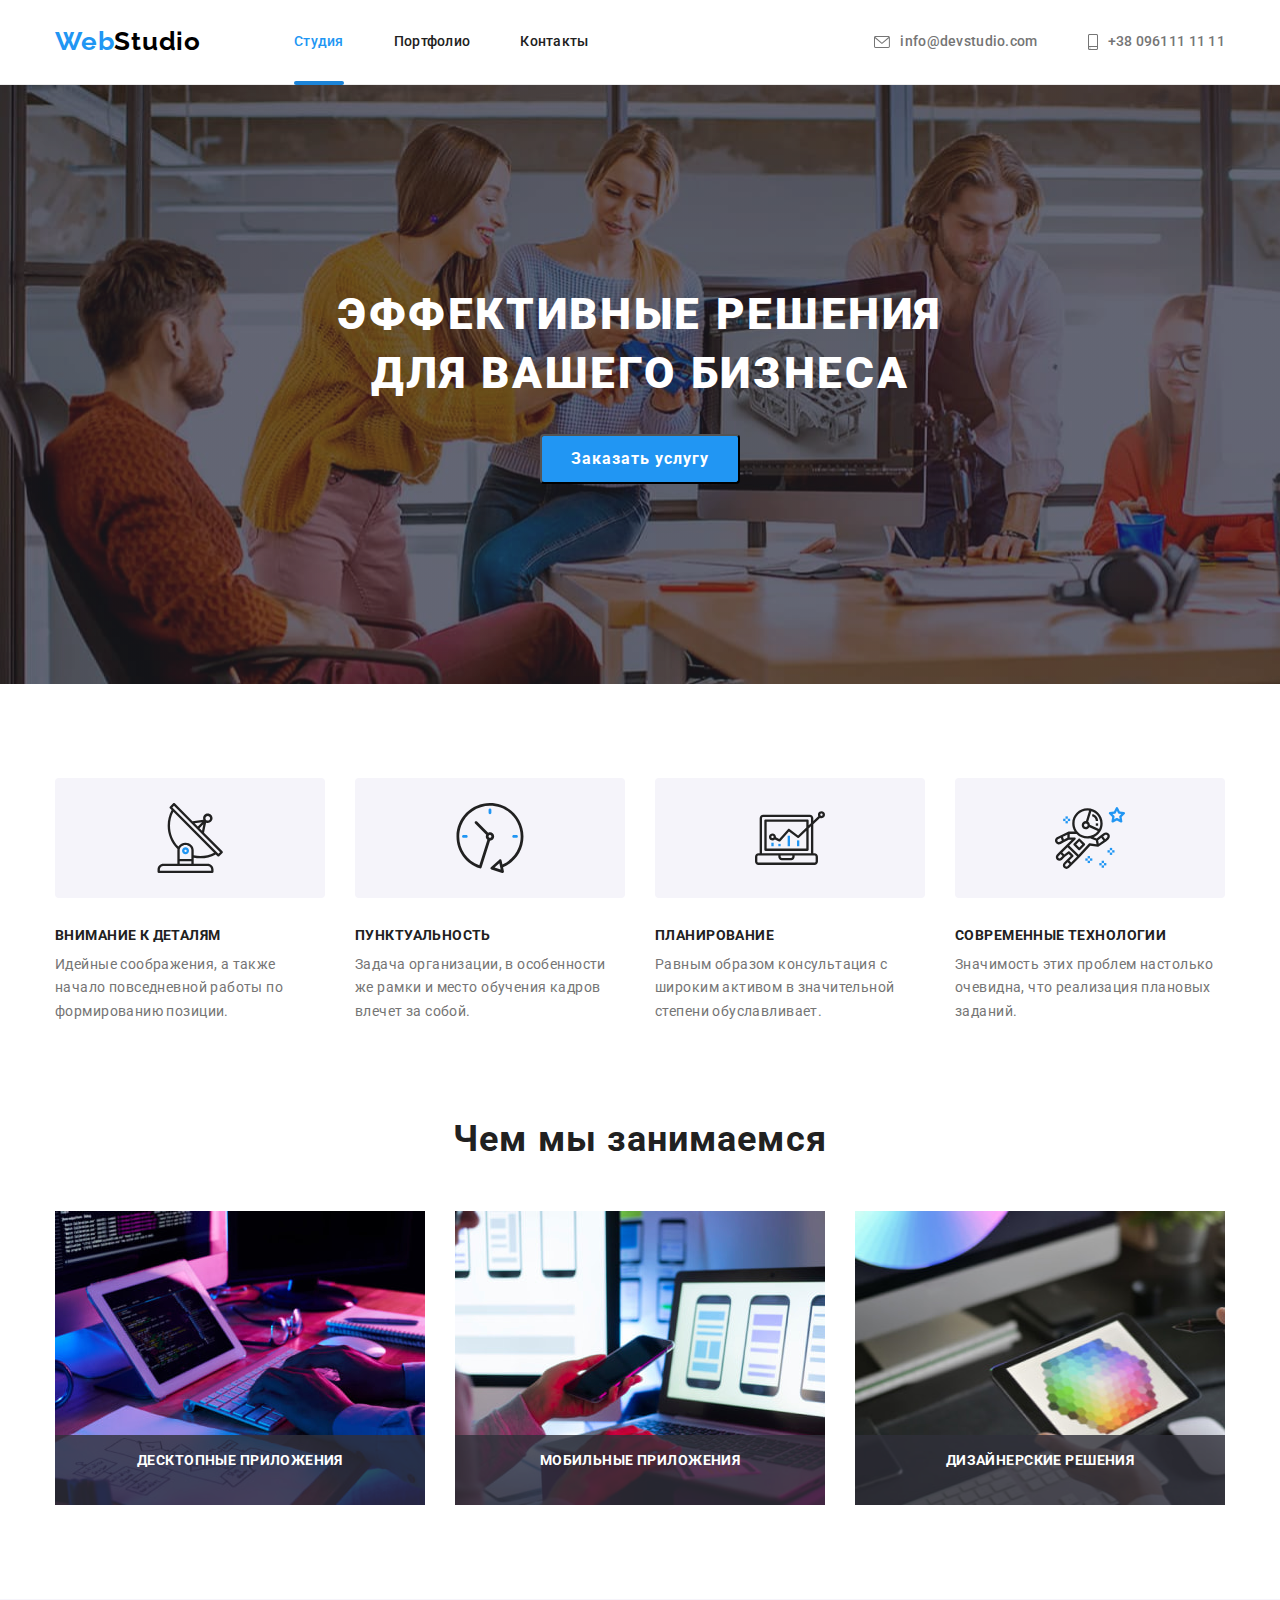
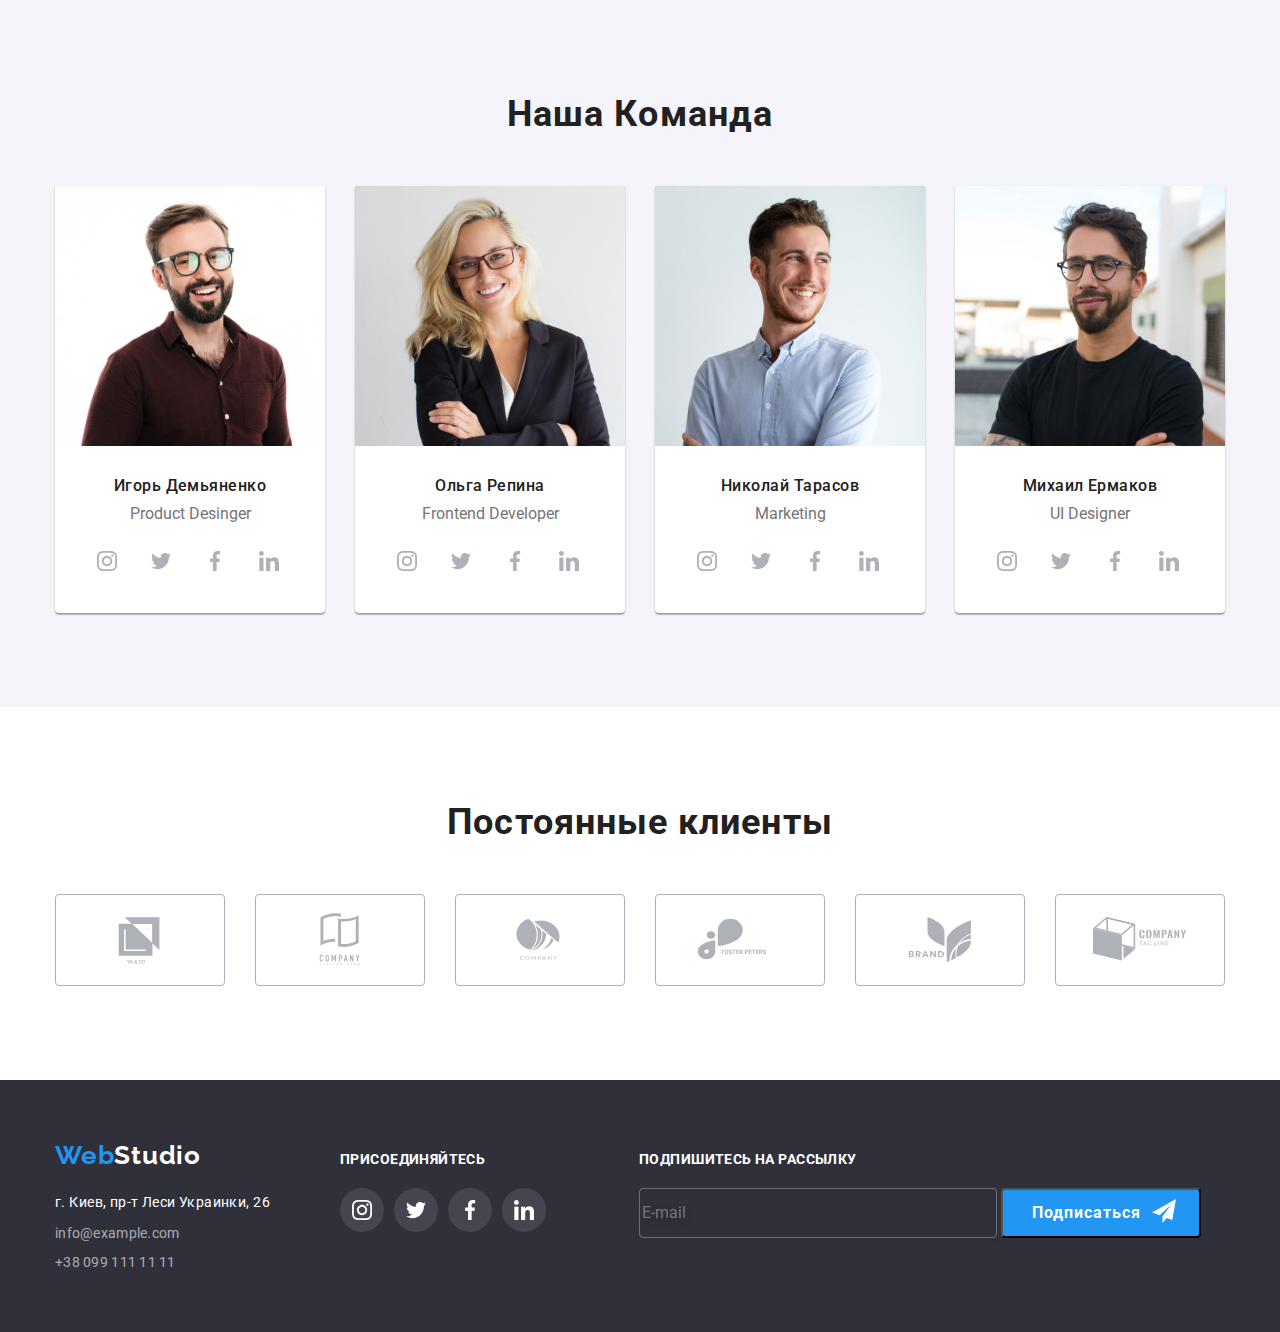
==== commit 60618bf3: "Сделал" ====
--- a/index.html
+++ b/index.html
@@ -464,14 +464,35 @@
 
     <div class="backdrop is-hidden" data-modal>
       <div class="modal">
-        <button data-modal-close type="button" class="exit-btn"></button>
+        <button data-modal-close type="button" class="exit-btn">
+          <svg class="ex-btn">
+            <use href="./images/icons.svg#close-black-18dp-2-1-1"></use>
+          </svg>
+        </button>
         <form class="form">
-          <label class="form-field">
+          <p class="form-text">Оставьте свои данные, мы вам перезвоним</p>
+
+          <label class="form-wrapper">
             <span class="form-label">Имя</span>
-            <input type="text" class="form-input" name="name" placeholder=" " />
+            <svg class="form-image">
+              <use href="./images/icons.svg#person-black"></use>
+            </svg>
+            <input class="form-input" type="text" name="name" placeholder=" " />
           </label>
-          <label>
-            <span class="form-label">Email</span>
+
+          <label class="form-wrapper">
+            <span class="form-label">Телефон</span>
+            <svg class="form-image">
+              <use href="./images/icons.svg#phone-black"></use>
+            </svg>
+            <input class="form-input" type="tel" name="tel" placeholder=" " />
+          </label>
+
+          <label class="form-wrapper">
+            <span class="form-label">Почта</span>
+            <svg class="form-image">
+              <use href="./images/icons.svg#email-black"></use>
+            </svg>
             <input
               type="email"
               class="form-input"
@@ -479,6 +500,29 @@
               placeholder=" "
             />
           </label>
+
+          <label class="form-wrapper">
+            <span class="form-label">Комментарий</span>
+            <textarea
+              class="textarea form-input"
+              name="comments"
+              rows="5"
+              placeholder="Введите текст"
+            ></textarea>
+          </label>
+
+          <label class="checkbox-label"
+            ><input class="checkbox" type="checkbox" />
+            <span class="checkbox-icon"></span>
+            <span class="checkbox-style all-txt"
+              >Соглашаюсь с рассылкой и принимаю</span
+            >
+            <span class="checkbox-color all-txt">Условия договора</span>
+          </label>
+
+          <button class="btn-submit" type="submit">
+            <span>Отправить</span>
+          </button>
         </form>
       </div>
     </div>
--- a/css/styles.css
+++ b/css/styles.css
@@ -39,6 +39,10 @@
 a {
   text-decoration: none;
 }
+input,
+textarea {
+  outline: none;
+}
 .main-image {
   background-image: linear-gradient(
       to right,
@@ -777,7 +781,122 @@
   box-sizing: border-box;
   filter: drop-shadow(0px 4px 4px rgba(0, 0, 0, 0.15));
   border-radius: 4px;
-  background-color: #2f303a;
+  background-color: transparent;
+}
+.form-input {
+  width: 448px;
+  height: 40px;
+  margin-bottom: 10px;
+  border: 1px solid rgba(33, 33, 33, 0.2);
+  box-sizing: border-box;
+  border-radius: 4px;
+  padding-left: 40px;
+}
+
+.form-wrapper:focus-within > .form-image {
+  fill: var(--color-blue);
+}
+
+.form-wrapper:focus-within > .form-input {
+  border: 1px solid #2196f3;
+  box-sizing: border-box;
+  border-radius: 4px;
+}
+
+.form-image {
+  position: absolute;
+  top: 44%;
+  left: 4.25%;
+  width: 18px;
+  height: 18px;
+}
+.textarea {
+  width: 448px;
+  height: 120px;
+  padding: 12px 16px;
+}
+.form-text {
+  font-family: var(--font-style);
+
+  font-weight: 700;
+  font-size: 20px;
+  line-height: 1.15;
+  text-align: center;
+  letter-spacing: 0.03em;
+  padding: 40px 40px 20px 40px;
+
+  color: var(--second-color);
+}
+.form-label {
+  font-family: var(--font-style);
+
+  font-weight: var(--font-weight);
+  font-size: 12px;
+  line-height: 1.16;
+  letter-spacing: 0.01em;
+  color: var(--main-color);
+  margin-bottom: 4px;
+}
+.form-wrapper {
+  position: relative;
+  display: flex;
+  flex-direction: column;
+  margin-right: 40px;
+  margin-left: 40px;
+}
+.checkbox {
+  --webkit-appearance: none;
+  --moz-appeance: none;
+  appearance: none;
+  position: absolute;
+}
+.checkbox:checked + .checkbox-icon {
+  background-image: url(../images/iconcheck.svg);
+}
+.checkbox-label {
+  white-space: nowrap;
+  display: block;
+  margin-right: 51px;
+  margin-left: 77px;
+  cursor: pointer;
+}
+.checkbox-color {
+  color: var(--color-blue);
+  display: inline;
+  text-decoration: underline;
+}
+.checkbox-style {
+  margin-bottom: 30px;
+}
+.checkbox-icon {
+  position: absolute;
+  left: 52px;
+  bottom: 127px;
+  display: inline-block;
+  width: 16px;
+  height: 15px;
+  background-color: #ffffff;
+  background-image: url(../images/Vector.svg);
+}
+.btn-submit {
+  width: 200px;
+  height: 50px;
+  font-family: var(--font-style);
+  font-weight: var(--second-font-weight);
+  font-size: 16px;
+  line-height: 1.87;
+  align-items: center;
+  justify-content: center;
+  letter-spacing: 0.06em;
+  color: var(--color-white);
+  background: #188ce8;
+  box-shadow: 0px 4px 4px rgba(0, 0, 0, 0.15);
+  border-radius: 4px;
+  margin-left: 165px;
+  margin-right: 163px;
+}
+textarea {
+  resize: none;
 }
 /* <---бэк дроп--> */
 .backdrop {
@@ -818,7 +937,17 @@
   box-sizing: border-box;
   border-radius: 50%;
   cursor: pointer;
-  background-image: url(../images/close-black.svg);
   background-repeat: no-repeat;
   background-position: center;
-}
+  display: flex;
+
+  align-items: center;
+}
+.ex-btn {
+  height: 18px;
+  width: 18px;
+}
+.exit-btn:hover,
+.exit-btn:focus {
+  fill: var(--color-blue);
+}
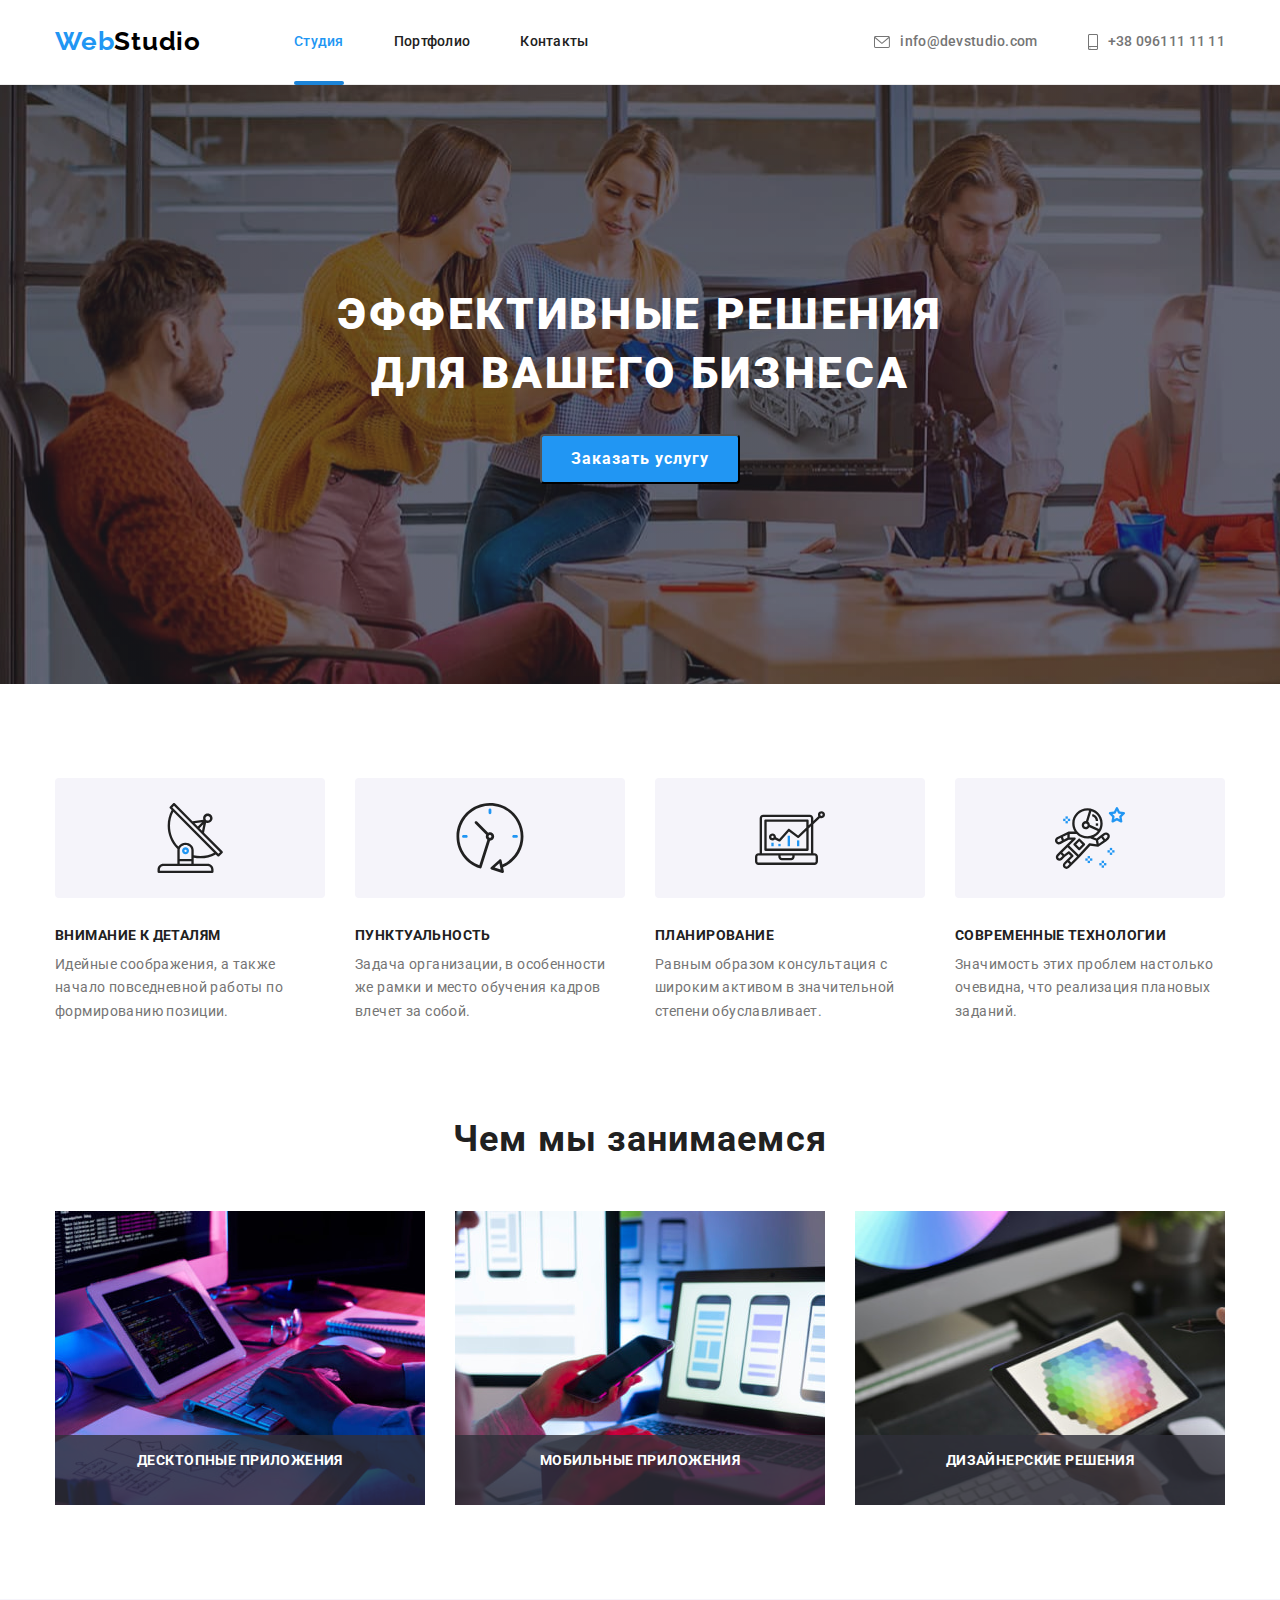
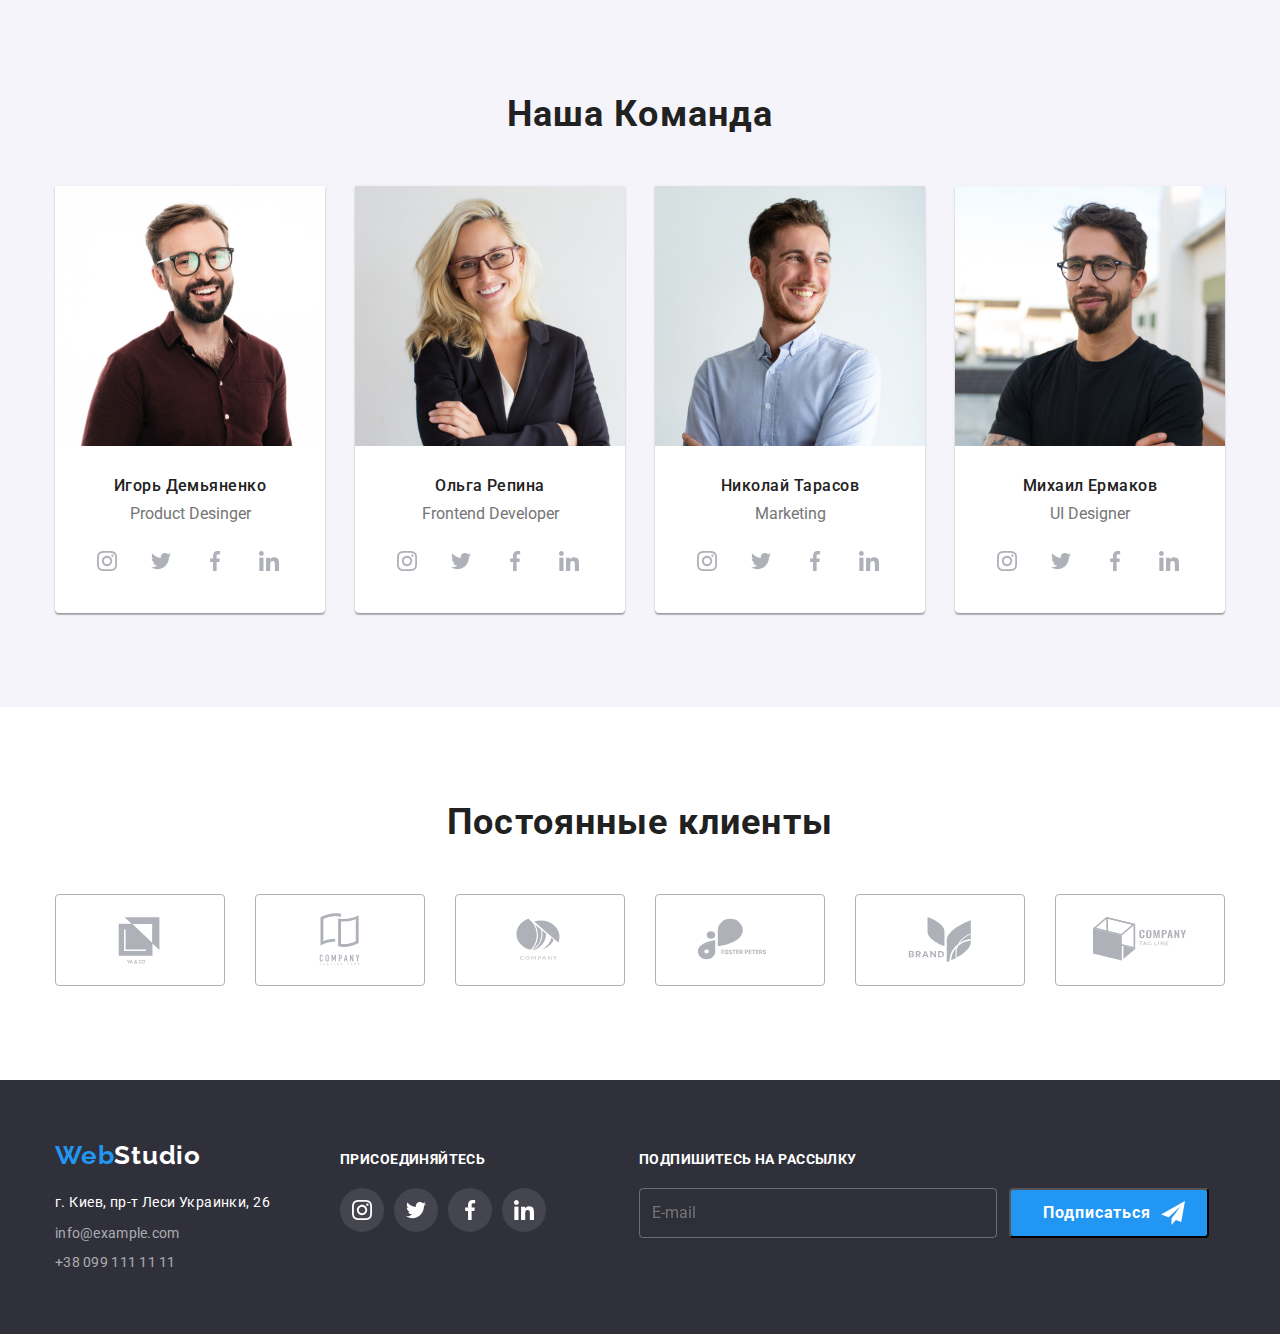
==== commit 43f4167f: "Сделал правки" ====
--- a/index.html
+++ b/index.html
@@ -439,24 +439,22 @@
             </li>
           </ul>
         </div>
-        <div>
+        <div class="section-sub">
+          <h2 class="join">Подпишитесь на рассылку</h2>
           <form class="list-mail">
-            <h2 class="join">Подпишитесь на рассылку</h2>
-            <label>
-              <input
-                type="text"
-                class="input"
-                name="email"
-                placeholder="E-mail"
-              />
-            </label>
+            <input
+              type="text"
+              class="input"
+              name="email"
+              placeholder="E-mail"
+            />
+
             <button type="submit" class="mail-btn">
-              <span class="subscribe">Подписаться</span>
+              Подписаться
+              <svg class="icon-send">
+                <use href="./images/icons.svg#icon-send"></use>
+              </svg>
             </button>
-            <a class="icon-link"
-              ><svg class="icon-send">
-                <use href="./images/icons.svg#icon-send"></use></svg
-            ></a>
           </form>
         </div>
       </div>
--- a/css/styles.css
+++ b/css/styles.css
@@ -735,53 +735,69 @@
 /* рассылка в футере */
 .mail-btn {
   position: relative;
-
+  width: 200px;
+  height: 50px;
   font-weight: 700;
   font-size: 16px;
   line-height: 1.6;
-
   letter-spacing: 0.06em;
   background: var(--color-blue);
   color: var(--color-white);
   border-radius: 4px;
-
-  width: 200px;
-  height: 50px;
+  margin-left: 12px;
   transition: background-color 250ms var(--transition-timing-func),
     box-shadow 250ms var(--transition-timing-func);
-
-  cursor: pointer;
-}
-.subscribe {
-  margin-right: 29px;
+  cursor: pointer;
+  display: inline-flex;
+  align-items: center;
+  justify-content: center;
+}
+.mail-btn:hover {
+  background: #1c84d8;
+}
+.mail-btn:focus {
+  background: #1c84d8;
+}
+
+.section-sub {
+  margin-left: 93px;
 }
 .icon-send {
   position: relative;
-  bottom: 45%;
-  left: 90%;
+
+  left: 10px;
   width: 24px;
   height: 24px;
   display: block;
   fill: var(--color-white);
 }
 .list-mail {
-  margin-left: 93px;
+  display: flex;
+
   width: 570px;
   height: 86px;
 }
 .icon-link {
-  width: 100%;
-  height: 100%;
   display: block;
 }
 .input {
   width: 358px;
   height: 50px;
+  color: var(--color-white);
   border: 1px solid rgba(255, 255, 255, 0.3);
   box-sizing: border-box;
   filter: drop-shadow(0px 4px 4px rgba(0, 0, 0, 0.15));
   border-radius: 4px;
   background-color: transparent;
+  padding: 16px 12px;
+  transition: border-color 250ms var(--transition-timing-func);
+}
+.input:focus {
+  border: 1px solid #2196f3;
+}
+.form {
+  margin-right: auto;
+  margin-left: auto;
 }
 .form-input {
   width: 448px;
@@ -791,6 +807,7 @@
   box-sizing: border-box;
   border-radius: 4px;
   padding-left: 40px;
+  transition: border-color 250ms var(--transition-timing-func);
 }
 
 .form-wrapper:focus-within > .form-image {
@@ -809,6 +826,7 @@
   left: 4.25%;
   width: 18px;
   height: 18px;
+  transition: fill 250ms var(--transition-timing-func);
 }
 .textarea {
   width: 448px;
@@ -823,7 +841,8 @@
   line-height: 1.15;
   text-align: center;
   letter-spacing: 0.03em;
-  padding: 40px 40px 20px 40px;
+
+  margin-bottom: 12px;
 
   color: var(--second-color);
 }
@@ -841,8 +860,6 @@
   position: relative;
   display: flex;
   flex-direction: column;
-  margin-right: 40px;
-  margin-left: 40px;
 }
 .checkbox {
   --webkit-appearance: none;
@@ -856,8 +873,9 @@
 .checkbox-label {
   white-space: nowrap;
   display: block;
-  margin-right: 51px;
-  margin-left: 77px;
+
+  margin-left: 31px;
+  margin-bottom: 30px;
   cursor: pointer;
 }
 .checkbox-color {
@@ -866,12 +884,13 @@
   text-decoration: underline;
 }
 .checkbox-style {
-  margin-bottom: 30px;
-}
+  margin-left: px;
+}
+
 .checkbox-icon {
   position: absolute;
   left: 52px;
-  bottom: 127px;
+  bottom: 135px;
   display: inline-block;
   width: 16px;
   height: 15px;
@@ -879,6 +898,7 @@
   background-image: url(../images/Vector.svg);
 }
 .btn-submit {
+  display: block;
   width: 200px;
   height: 50px;
   font-family: var(--font-style);
@@ -889,14 +909,25 @@
   justify-content: center;
   letter-spacing: 0.06em;
   color: var(--color-white);
-  background: #188ce8;
+  background: var(--color-blue);
   box-shadow: 0px 4px 4px rgba(0, 0, 0, 0.15);
   border-radius: 4px;
-  margin-left: 165px;
-  margin-right: 163px;
-}
+  margin-left: auto;
+  margin-right: auto;
+  transition: background-color 250ms var(--transition-timing-func),
+    box-shadow 250ms var(--transition-timing-func);
+  cursor: pointer;
+}
+.btn-submit:hover {
+  background: #1c84d8;
+}
+.btn-submit:focus {
+  background: #1c84d8;
+}
+
 textarea {
   resize: none;
+  padding: 12px 16px;
 }
 /* <---бэк дроп--> */
 .backdrop {
@@ -925,6 +956,7 @@
   box-shadow: 0px 1px 3px rgba(0, 0, 0, 0.12), 0px 1px 1px rgba(0, 0, 0, 0.14),
     0px 2px 1px rgba(0, 0, 0, 0.2);
   border-radius: 4px;
+  padding: 40px;
 }
 .exit-btn {
   position: absolute;
@@ -946,6 +978,7 @@
 .ex-btn {
   height: 18px;
   width: 18px;
+  transition: fill 250ms var(--transition-timing-func);
 }
 .exit-btn:hover,
 .exit-btn:focus {
